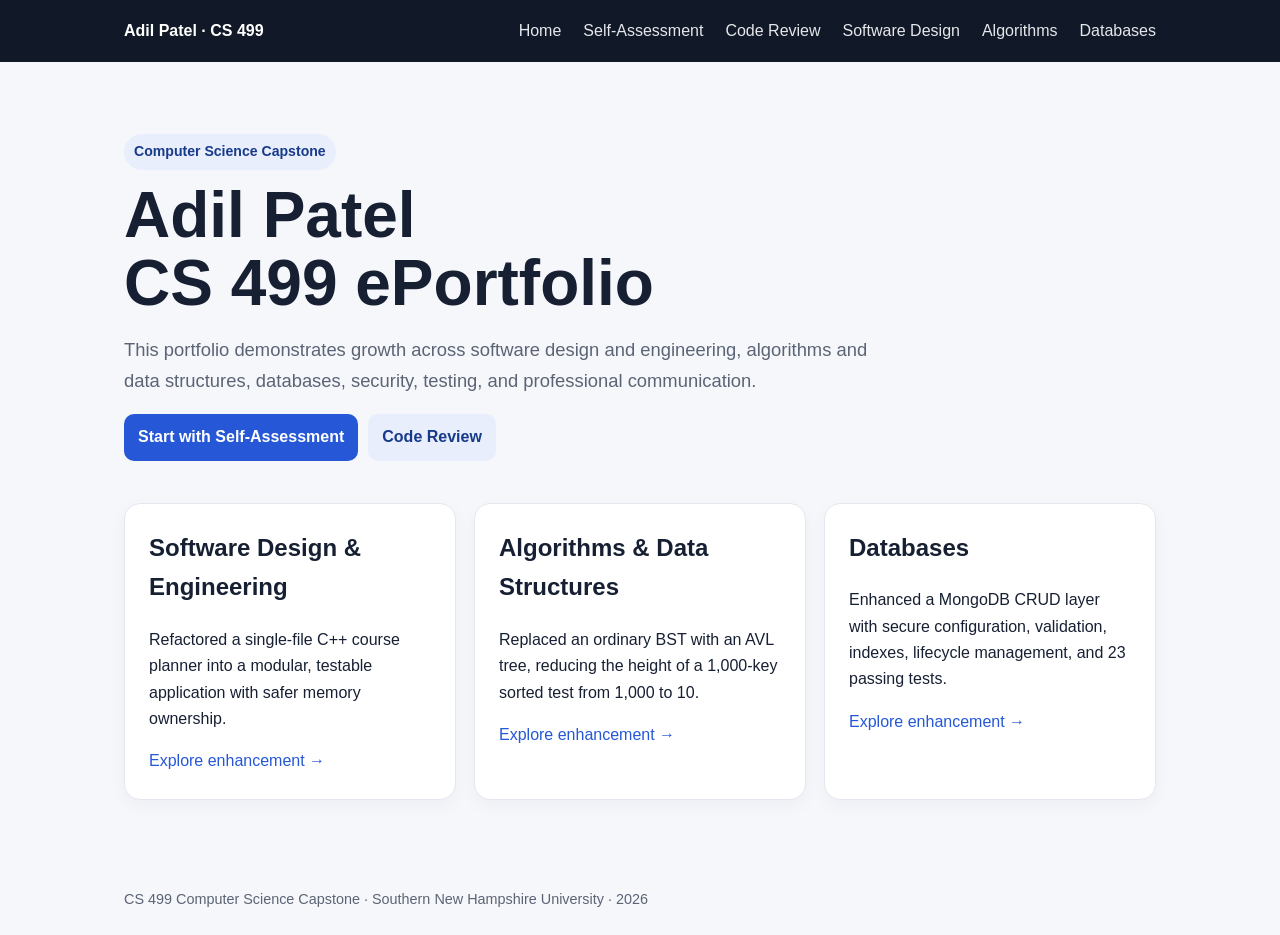
==== index.html @ 6f14dcf0 "first commit" ====
<!doctype html><html lang="en"><head><meta charset="utf-8"><meta name="viewport" content="width=device-width,initial-scale=1"><title>Adil Patel | CS 499 ePortfolio</title><link rel="stylesheet" href="styles.css"></head><body><header><nav class="nav"><div class="brand">Adil Patel · CS 499</div><a href="index.html">Home</a><a href="self-assessment/index.html">Self-Assessment</a><a href="code-review/index.html">Code Review</a><a href="software-design-engineering/index.html">Software Design</a><a href="algorithms-data-structures/index.html">Algorithms</a><a href="databases/index.html">Databases</a></nav></header><section class="hero"><span class="badge">Computer Science Capstone</span><h1>Adil Patel<br>CS 499 ePortfolio</h1><p>This portfolio demonstrates growth across software design and engineering, algorithms and data structures, databases, security, testing, and professional communication.</p><div class="links"><a class="button" href="self-assessment/index.html">Start with Self-Assessment</a><a class="button secondary" href="code-review/index.html">Code Review</a></div></section><main><div class="grid"><div class="card"><h2>Software Design &amp; Engineering</h2><p>Refactored a single-file C++ course planner into a modular, testable application with safer memory ownership.</p><a href="software-design-engineering/index.html">Explore enhancement →</a></div><div class="card"><h2>Algorithms &amp; Data Structures</h2><p>Replaced an ordinary BST with an AVL tree, reducing the height of a 1,000-key sorted test from 1,000 to 10.</p><a href="algorithms-data-structures/index.html">Explore enhancement →</a></div><div class="card"><h2>Databases</h2><p>Enhanced a MongoDB CRUD layer with secure configuration, validation, indexes, lifecycle management, and 23 passing tests.</p><a href="databases/index.html">Explore enhancement →</a></div></div></main><footer>CS 499 Computer Science Capstone · Southern New Hampshire University · 2026</footer></body></html>
---- styles.css ----
:root{--bg:#f6f7fb;--card:#fff;--text:#172033;--muted:#5b6475;--accent:#2557d6;--border:#e4e7ef;--max:1080px}
*{box-sizing:border-box} body{margin:0;font-family:Arial,Helvetica,sans-serif;background:var(--bg);color:var(--text);line-height:1.65}
a{color:var(--accent);text-decoration:none}a:hover{text-decoration:underline}
header{background:#111827;color:white}.nav{max-width:var(--max);margin:auto;padding:18px 24px;display:flex;gap:22px;align-items:center;flex-wrap:wrap}.brand{font-weight:700;margin-right:auto}.nav a{color:#e5e7eb}
.hero{max-width:var(--max);margin:0 auto;padding:72px 24px 42px}.hero h1{font-size:clamp(2rem,5vw,4rem);line-height:1.05;margin:.2em 0}.hero p{font-size:1.15rem;color:var(--muted);max-width:760px}.badge{display:inline-block;background:#e8eefc;color:#173a8a;padding:6px 10px;border-radius:999px;font-size:.88rem;font-weight:700}
main{max-width:var(--max);margin:auto;padding:0 24px 64px}.grid{display:grid;grid-template-columns:repeat(auto-fit,minmax(260px,1fr));gap:18px}.card{background:var(--card);border:1px solid var(--border);border-radius:16px;padding:24px;box-shadow:0 6px 18px rgba(22,32,51,.04)}.card h2,.card h3{margin-top:0}.metric{font-size:2rem;font-weight:700}.muted{color:var(--muted)}
.content{background:white;border:1px solid var(--border);border-radius:16px;padding:clamp(20px,4vw,44px)}.content h1{font-size:2.2rem;line-height:1.2}.content h2{margin-top:2.2rem;border-bottom:1px solid var(--border);padding-bottom:.35rem}.content table{width:100%;border-collapse:collapse;margin:1rem 0}.content th,.content td{border:1px solid var(--border);padding:10px;text-align:left}.content code{background:#f0f2f6;padding:2px 5px;border-radius:5px}.content pre{overflow:auto;background:#111827;color:white;padding:16px;border-radius:12px}
.links{display:flex;gap:10px;flex-wrap:wrap;margin-top:16px}.button{display:inline-block;background:var(--accent);color:white!important;padding:10px 14px;border-radius:10px;font-weight:700}.button.secondary{background:#e8eefc;color:#173a8a!important}
footer{max-width:var(--max);margin:auto;padding:24px;color:var(--muted);font-size:.9rem}
@media(max-width:650px){.nav{gap:12px}.hero{padding-top:46px}.content{border-radius:12px}}
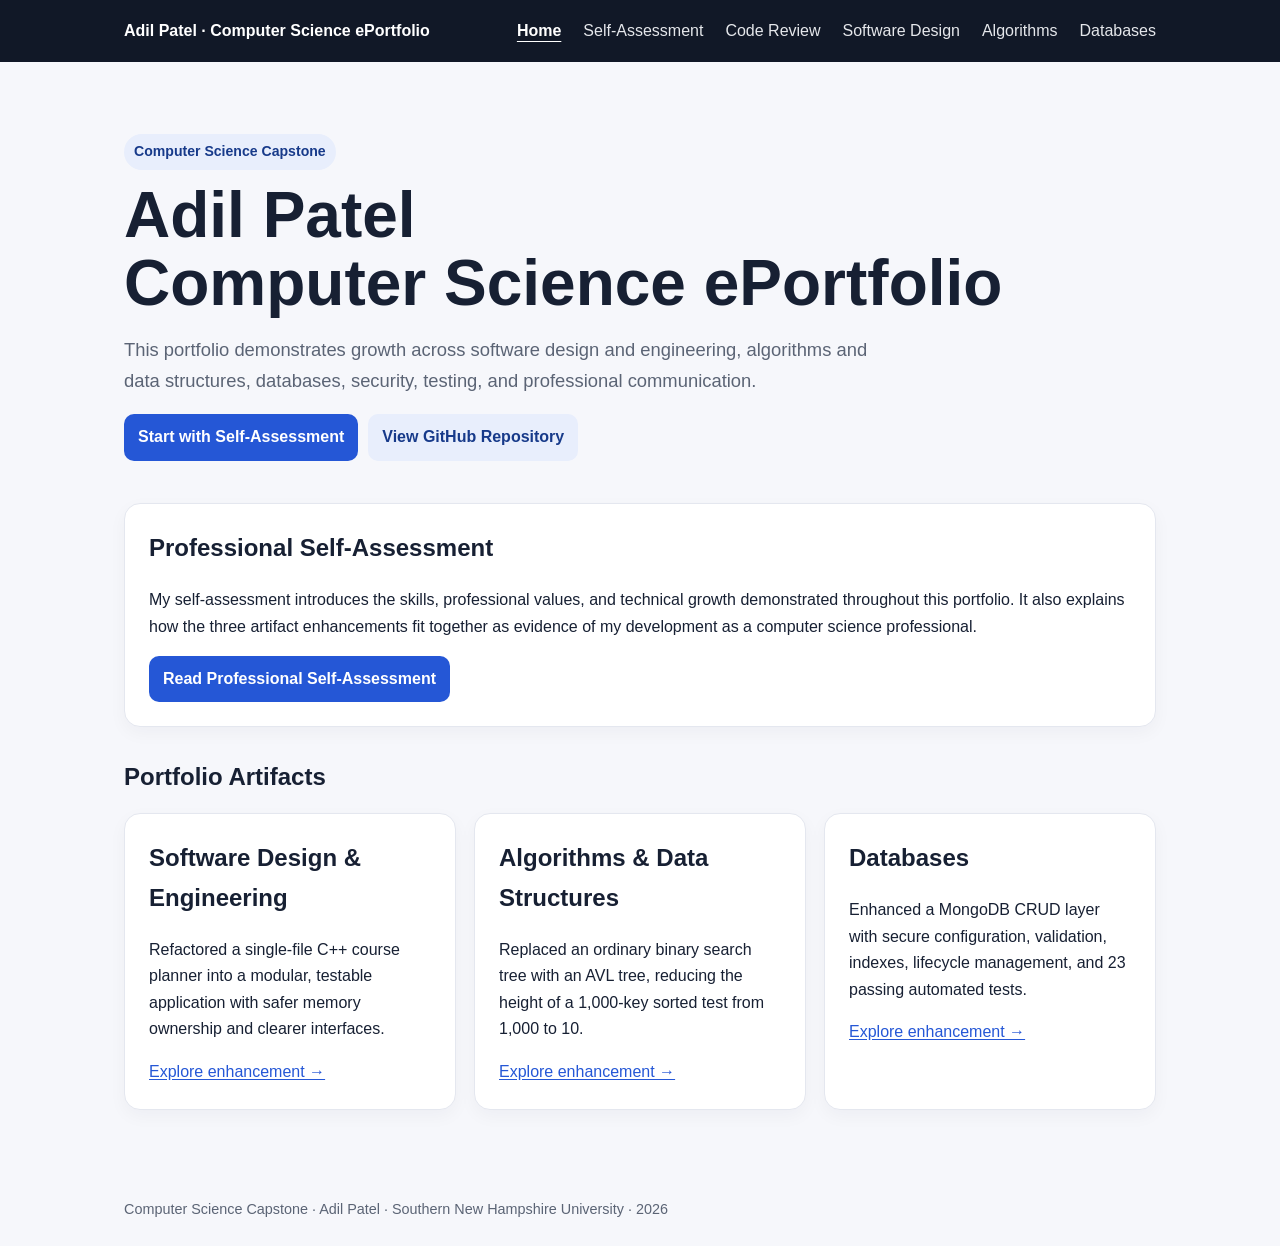
==== commit a5265b3d: "Final Change" ====
--- a/index.html
+++ b/index.html
@@ -1 +1,49 @@
-<!doctype html><html lang="en"><head><meta charset="utf-8"><meta name="viewport" content="width=device-width,initial-scale=1"><title>Adil Patel | CS 499 ePortfolio</title><link rel="stylesheet" href="styles.css"></head><body><header><nav class="nav"><div class="brand">Adil Patel · CS 499</div><a href="index.html">Home</a><a href="self-assessment/index.html">Self-Assessment</a><a href="code-review/index.html">Code Review</a><a href="software-design-engineering/index.html">Software Design</a><a href="algorithms-data-structures/index.html">Algorithms</a><a href="databases/index.html">Databases</a></nav></header><section class="hero"><span class="badge">Computer Science Capstone</span><h1>Adil Patel<br>CS 499 ePortfolio</h1><p>This portfolio demonstrates growth across software design and engineering, algorithms and data structures, databases, security, testing, and professional communication.</p><div class="links"><a class="button" href="self-assessment/index.html">Start with Self-Assessment</a><a class="button secondary" href="code-review/index.html">Code Review</a></div></section><main><div class="grid"><div class="card"><h2>Software Design &amp; Engineering</h2><p>Refactored a single-file C++ course planner into a modular, testable application with safer memory ownership.</p><a href="software-design-engineering/index.html">Explore enhancement →</a></div><div class="card"><h2>Algorithms &amp; Data Structures</h2><p>Replaced an ordinary BST with an AVL tree, reducing the height of a 1,000-key sorted test from 1,000 to 10.</p><a href="algorithms-data-structures/index.html">Explore enhancement →</a></div><div class="card"><h2>Databases</h2><p>Enhanced a MongoDB CRUD layer with secure configuration, validation, indexes, lifecycle management, and 23 passing tests.</p><a href="databases/index.html">Explore enhancement →</a></div></div></main><footer>CS 499 Computer Science Capstone · Southern New Hampshire University · 2026</footer></body></html>
+<!doctype html>
+<html lang="en">
+<head>
+    <meta charset="utf-8">
+    <meta name="viewport" content="width=device-width,initial-scale=1">
+    <meta name="description" content="Professional Computer Science capstone ePortfolio showcasing software design, algorithms, databases, security, testing, and communication.">
+    <title>Adil Patel | Computer Science ePortfolio</title>
+    <link rel="stylesheet" href="styles.css">
+</head>
+<body>
+    <a class="skip-link" href="#main-content">Skip to main content</a>
+    <header><nav class="nav" aria-label="Primary navigation"><div class="brand">Adil Patel · Computer Science ePortfolio</div><a href="index.html" aria-current="page">Home</a><a href="self-assessment/index.html">Self-Assessment</a><a href="code-review/index.html">Code Review</a><a href="software-design-engineering/index.html">Software Design</a><a href="algorithms-data-structures/index.html">Algorithms</a><a href="databases/index.html">Databases</a></nav></header>
+    <section class="hero">
+    <span class="badge">Computer Science Capstone</span>
+    <h1>Adil Patel<br>Computer Science ePortfolio</h1>
+    <p>This portfolio demonstrates growth across software design and engineering, algorithms and data structures, databases, security, testing, and professional communication.</p>
+    <div class="links">
+        <a class="button" href="self-assessment/index.html">Start with Self-Assessment</a>
+        <a class="button secondary" href="https://github.com/adilgit88/CS-499-ePortfolio">View GitHub Repository</a>
+    </div>
+</section>
+<main id="main-content">
+    <section class="card featured-card" aria-labelledby="assessment-heading">
+        <h2 id="assessment-heading">Professional Self-Assessment</h2>
+        <p>My self-assessment introduces the skills, professional values, and technical growth demonstrated throughout this portfolio. It also explains how the three artifact enhancements fit together as evidence of my development as a computer science professional.</p>
+        <a class="button" href="self-assessment/index.html">Read Professional Self-Assessment</a>
+    </section>
+    <h2 class="section-title">Portfolio Artifacts</h2>
+    <div class="grid">
+        <div class="card">
+            <h2>Software Design &amp; Engineering</h2>
+            <p>Refactored a single-file C++ course planner into a modular, testable application with safer memory ownership and clearer interfaces.</p>
+            <a href="software-design-engineering/index.html">Explore enhancement →</a>
+        </div>
+        <div class="card">
+            <h2>Algorithms &amp; Data Structures</h2>
+            <p>Replaced an ordinary binary search tree with an AVL tree, reducing the height of a 1,000-key sorted test from 1,000 to 10.</p>
+            <a href="algorithms-data-structures/index.html">Explore enhancement →</a>
+        </div>
+        <div class="card">
+            <h2>Databases</h2>
+            <p>Enhanced a MongoDB CRUD layer with secure configuration, validation, indexes, lifecycle management, and 23 passing automated tests.</p>
+            <a href="databases/index.html">Explore enhancement →</a>
+        </div>
+    </div>
+</main>
+    <footer>Computer Science Capstone · Adil Patel · Southern New Hampshire University · 2026</footer>
+</body>
+</html>
--- a/styles.css
+++ b/styles.css
@@ -1,10 +1,257 @@
-:root{--bg:#f6f7fb;--card:#fff;--text:#172033;--muted:#5b6475;--accent:#2557d6;--border:#e4e7ef;--max:1080px}
-*{box-sizing:border-box} body{margin:0;font-family:Arial,Helvetica,sans-serif;background:var(--bg);color:var(--text);line-height:1.65}
-a{color:var(--accent);text-decoration:none}a:hover{text-decoration:underline}
-header{background:#111827;color:white}.nav{max-width:var(--max);margin:auto;padding:18px 24px;display:flex;gap:22px;align-items:center;flex-wrap:wrap}.brand{font-weight:700;margin-right:auto}.nav a{color:#e5e7eb}
-.hero{max-width:var(--max);margin:0 auto;padding:72px 24px 42px}.hero h1{font-size:clamp(2rem,5vw,4rem);line-height:1.05;margin:.2em 0}.hero p{font-size:1.15rem;color:var(--muted);max-width:760px}.badge{display:inline-block;background:#e8eefc;color:#173a8a;padding:6px 10px;border-radius:999px;font-size:.88rem;font-weight:700}
-main{max-width:var(--max);margin:auto;padding:0 24px 64px}.grid{display:grid;grid-template-columns:repeat(auto-fit,minmax(260px,1fr));gap:18px}.card{background:var(--card);border:1px solid var(--border);border-radius:16px;padding:24px;box-shadow:0 6px 18px rgba(22,32,51,.04)}.card h2,.card h3{margin-top:0}.metric{font-size:2rem;font-weight:700}.muted{color:var(--muted)}
-.content{background:white;border:1px solid var(--border);border-radius:16px;padding:clamp(20px,4vw,44px)}.content h1{font-size:2.2rem;line-height:1.2}.content h2{margin-top:2.2rem;border-bottom:1px solid var(--border);padding-bottom:.35rem}.content table{width:100%;border-collapse:collapse;margin:1rem 0}.content th,.content td{border:1px solid var(--border);padding:10px;text-align:left}.content code{background:#f0f2f6;padding:2px 5px;border-radius:5px}.content pre{overflow:auto;background:#111827;color:white;padding:16px;border-radius:12px}
-.links{display:flex;gap:10px;flex-wrap:wrap;margin-top:16px}.button{display:inline-block;background:var(--accent);color:white!important;padding:10px 14px;border-radius:10px;font-weight:700}.button.secondary{background:#e8eefc;color:#173a8a!important}
-footer{max-width:var(--max);margin:auto;padding:24px;color:var(--muted);font-size:.9rem}
-@media(max-width:650px){.nav{gap:12px}.hero{padding-top:46px}.content{border-radius:12px}}
+:root {
+    --bg: #f6f7fb;
+    --card: #ffffff;
+    --text: #172033;
+    --muted: #5b6475;
+    --accent: #2557d6;
+    --accent-dark: #173a8a;
+    --border: #e4e7ef;
+    --header: #111827;
+    --focus: #ffbf47;
+    --max: 1080px;
+}
+
+* { box-sizing: border-box; }
+
+html { scroll-behavior: smooth; }
+
+body {
+    margin: 0;
+    font-family: Arial, Helvetica, sans-serif;
+    background: var(--bg);
+    color: var(--text);
+    line-height: 1.65;
+}
+
+a {
+    color: var(--accent);
+    text-decoration: underline;
+    text-underline-offset: 2px;
+}
+
+a:hover { text-decoration-thickness: 2px; }
+
+a:focus-visible,
+.button:focus-visible {
+    outline: 3px solid var(--focus);
+    outline-offset: 3px;
+    box-shadow: 0 0 0 2px var(--header);
+    border-radius: 5px;
+}
+
+.skip-link {
+    position: absolute;
+    left: 16px;
+    top: -100px;
+    background: #ffffff;
+    color: var(--text);
+    border: 2px solid var(--header);
+    border-radius: 8px;
+    padding: 8px 12px;
+    z-index: 1000;
+    font-weight: 700;
+}
+
+.skip-link:focus {
+    top: 10px;
+}
+
+header {
+    background: var(--header);
+    color: #ffffff;
+}
+
+.nav {
+    max-width: var(--max);
+    margin: auto;
+    padding: 18px 24px;
+    display: flex;
+    gap: 22px;
+    align-items: center;
+    flex-wrap: wrap;
+}
+
+.brand {
+    font-weight: 700;
+    margin-right: auto;
+}
+
+.nav a {
+    color: #e5e7eb;
+    text-decoration: none;
+}
+
+.nav a:hover,
+.nav a:focus-visible,
+.nav a[aria-current="page"] {
+    text-decoration: underline;
+    text-underline-offset: 5px;
+}
+
+.nav a[aria-current="page"] {
+    color: #ffffff;
+    font-weight: 700;
+}
+
+.hero {
+    max-width: var(--max);
+    margin: 0 auto;
+    padding: 72px 24px 42px;
+}
+
+.hero h1 {
+    font-size: clamp(2rem, 5vw, 4rem);
+    line-height: 1.05;
+    margin: .2em 0;
+}
+
+.hero p {
+    font-size: 1.15rem;
+    color: var(--muted);
+    max-width: 760px;
+}
+
+.badge {
+    display: inline-block;
+    background: #e8eefc;
+    color: var(--accent-dark);
+    padding: 6px 10px;
+    border-radius: 999px;
+    font-size: .88rem;
+    font-weight: 700;
+}
+
+main {
+    max-width: var(--max);
+    margin: auto;
+    padding: 0 24px 64px;
+}
+
+main.page-main { padding-top: 34px; }
+
+.grid {
+    display: grid;
+    grid-template-columns: repeat(auto-fit, minmax(260px, 1fr));
+    gap: 18px;
+}
+
+.card {
+    background: var(--card);
+    border: 1px solid var(--border);
+    border-radius: 16px;
+    padding: 24px;
+    box-shadow: 0 6px 18px rgba(22, 32, 51, .04);
+}
+
+.card h2,
+.card h3 { margin-top: 0; }
+.featured-card { margin-bottom: 30px; }
+.section-title { margin: 0 0 16px; }
+
+
+.metric {
+    font-size: 2rem;
+    font-weight: 700;
+}
+
+.muted { color: var(--muted); }
+
+.content {
+    background: #ffffff;
+    border: 1px solid var(--border);
+    border-radius: 16px;
+    padding: clamp(20px, 4vw, 44px);
+}
+
+.content h1 {
+    font-size: 2.2rem;
+    line-height: 1.2;
+}
+
+.content h2 {
+    margin-top: 2.2rem;
+    border-bottom: 1px solid var(--border);
+    padding-bottom: .35rem;
+}
+
+.content h3 { margin-top: 1.6rem; }
+
+.content table {
+    width: 100%;
+    border-collapse: collapse;
+    margin: 1rem 0;
+}
+
+.content th,
+.content td {
+    border: 1px solid var(--border);
+    padding: 10px;
+    text-align: left;
+}
+
+.content code {
+    background: #f0f2f6;
+    padding: 2px 5px;
+    border-radius: 5px;
+}
+
+.content pre {
+    overflow: auto;
+    background: var(--header);
+    color: #ffffff;
+    padding: 16px;
+    border-radius: 12px;
+}
+
+.content pre code {
+    background: transparent;
+    padding: 0;
+}
+
+.links {
+    display: flex;
+    gap: 10px;
+    flex-wrap: wrap;
+    margin-top: 16px;
+}
+
+.button {
+    display: inline-block;
+    background: var(--accent);
+    color: #ffffff !important;
+    padding: 10px 14px;
+    border-radius: 10px;
+    font-weight: 700;
+    text-decoration: none;
+}
+
+.button:hover { text-decoration: underline; }
+
+.button.secondary {
+    background: #e8eefc;
+    color: var(--accent-dark) !important;
+}
+
+.video-card {
+    max-width: 720px;
+    margin-top: 20px;
+}
+
+footer {
+    max-width: var(--max);
+    margin: auto;
+    padding: 24px;
+    color: var(--muted);
+    font-size: .9rem;
+}
+
+@media (max-width: 650px) {
+    .nav { gap: 12px; }
+    .brand { width: 100%; margin-right: 0; }
+    .hero { padding-top: 46px; }
+    .content { border-radius: 12px; }
+}
+
+@media (prefers-reduced-motion: reduce) {
+    html { scroll-behavior: auto; }
+}
